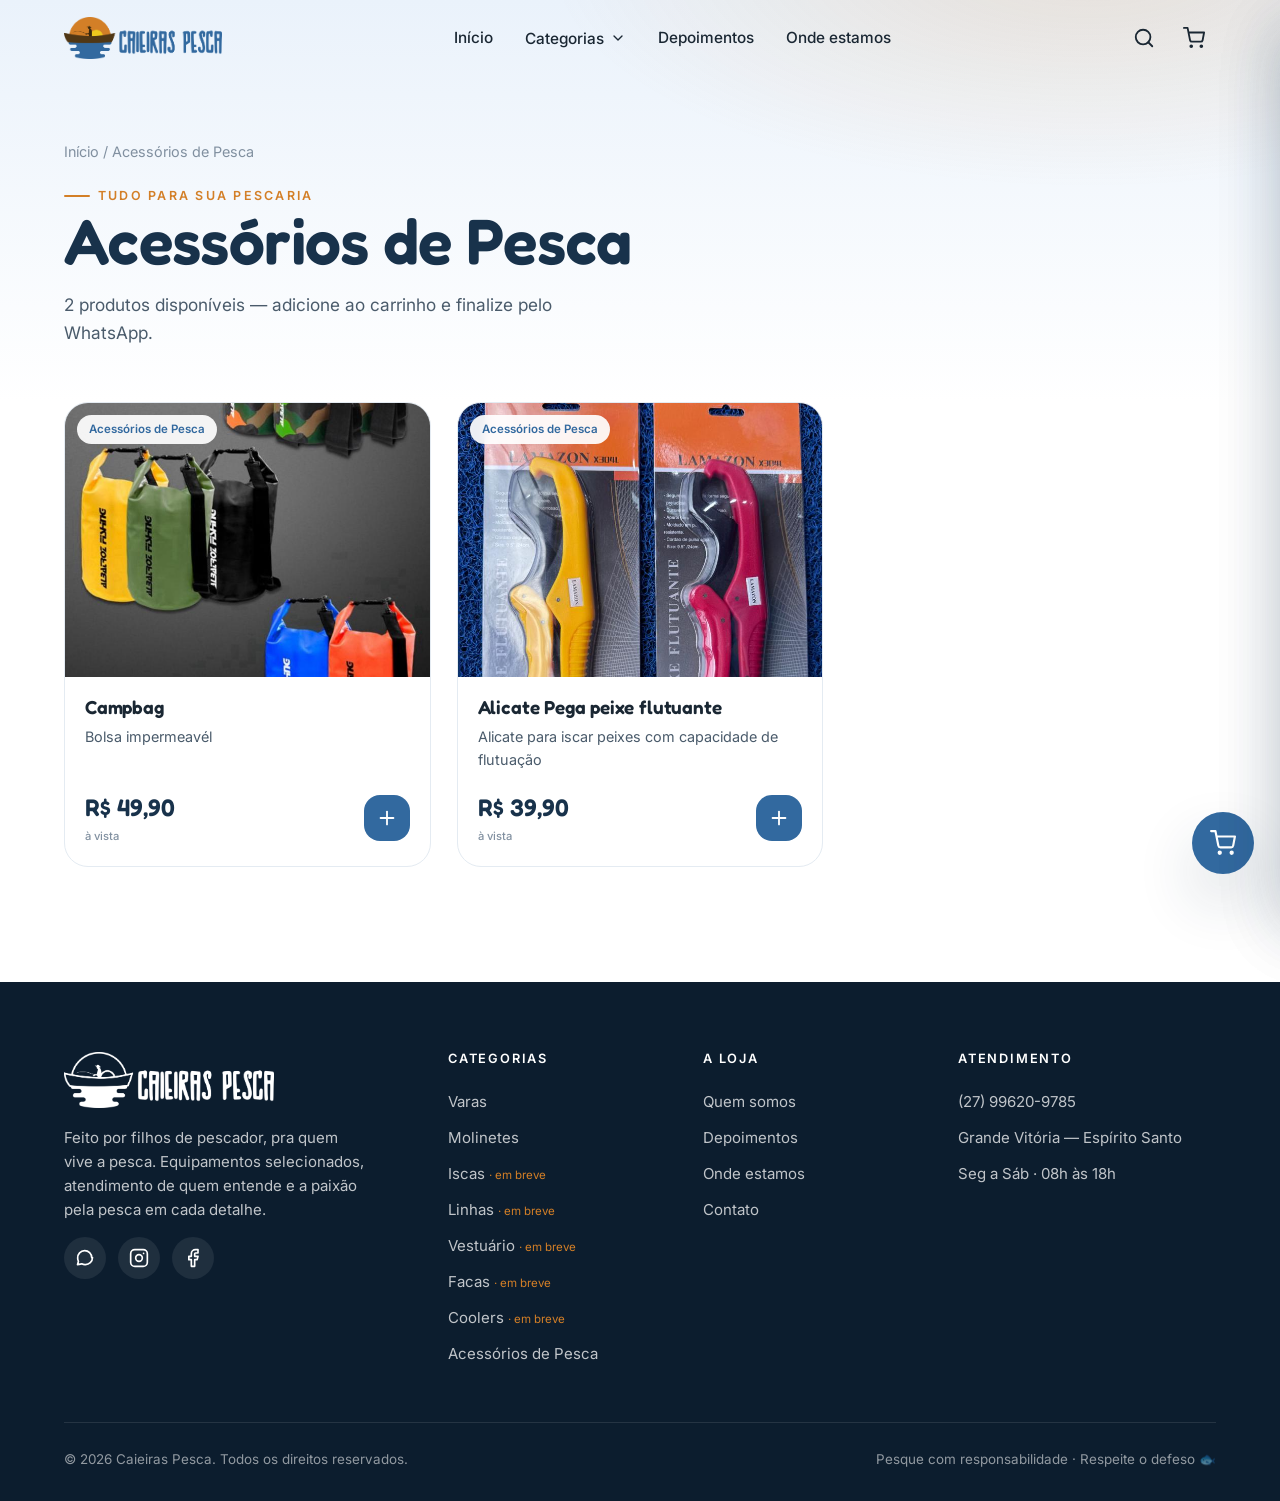
==== acessorios-de-pesca.html @ 4002626d "feat: site-catálogo Caieiras Pesca (hero animado, carrinho + checkout WhatsApp) - Site estático (HTM" ====
<!DOCTYPE html>
<html lang="pt-BR">
<head>
  <meta charset="UTF-8">
  <meta name="viewport" content="width=device-width, initial-scale=1.0">
  <title>Acessórios de Pesca · Caieiras Pesca</title>
  <meta name="description" content="Acessórios de Pesca na Caieiras Pesca. Adicione ao carrinho e finalize seu pedido pelo WhatsApp.">
  <meta name="theme-color" content="#32699f">
  <link rel="icon" href="assets/logo/isotipo.png">
  <link rel="preconnect" href="https://fonts.googleapis.com">
  <link rel="preconnect" href="https://fonts.gstatic.com" crossorigin>
  <link href="https://fonts.googleapis.com/css2?family=Fredoka:wght@400;500;600;700&family=Inter:wght@400;500;600;700&display=swap" rel="stylesheet">
  <link rel="stylesheet" href="css/styles.css">
</head>
<body data-page="categoria" data-categoria="acessorios-de-pesca">
  <section class="cat-hero">
    <div class="container" id="cat-hero-head"></div>
  </section>
  <section class="section" style="padding-top:0">
    <div class="container" id="category-content"></div>
  </section>
  <script src="js/icons.js"></script>
  <script src="js/data.js"></script>
  <script src="js/cart.js"></script>
  <script src="js/ui.js"></script>
</body>
</html>
---- css/styles.css ----
/* =================================================================
   Caieiras Pesca — Design System
   "Aço, água e pôr do sol" — moderno, fluido, acolhedor, corporativo.
   Sem glow/neon em botões e componentes (sombras realistas e suaves).
   ================================================================= */

:root {
  /* Marca */
  --blue: #32699f;
  --blue-strong: #245380;
  --blue-deep: #18324b;
  --blue-night: #0c1d2e;
  --blue-soft: #cbdef2;
  --blue-mist: #eaf2fb;
  --brown: #503715;
  --orange: #d37f27;
  --orange-soft: #e7a85f;
  --yellow: #eec81d;

  /* Neutros quentes */
  --ink: #1a2733;
  --ink-soft: #4a5b6b;
  --ink-faint: #8190a0;
  --line: #e4ebf2;
  --line-strong: #d2dde8;
  --paper: #ffffff;
  --paper-2: #f6f9fc;
  --paper-3: #eef4fa;

  /* Tipografia */
  --font-display: "Fredoka", "Trebuchet MS", system-ui, sans-serif;
  --font-body: "Inter", system-ui, -apple-system, "Segoe UI", sans-serif;

  /* Raio e sombras (suaves, sem glow) */
  --r-sm: 10px;
  --r-md: 16px;
  --r-lg: 24px;
  --r-xl: 32px;
  --r-pill: 999px;
  --shadow-sm: 0 2px 8px rgba(24, 50, 75, 0.06);
  --shadow-md: 0 14px 34px rgba(24, 50, 75, 0.10);
  --shadow-lg: 0 28px 60px rgba(24, 50, 75, 0.16);

  /* Layout */
  --container: 1200px;
  --header-h: 76px;
  --ease: cubic-bezier(0.22, 1, 0.36, 1);
}

/* ---------- Reset ---------- */
*,
*::before,
*::after { box-sizing: border-box; }

html { scroll-behavior: smooth; -webkit-text-size-adjust: 100%; }

body {
  margin: 0;
  font-family: var(--font-body);
  color: var(--ink);
  background: var(--paper);
  line-height: 1.6;
  font-size: 16px;
  overflow-x: hidden;
}

img { max-width: 100%; display: block; }
a { color: inherit; text-decoration: none; }
button { font-family: inherit; cursor: pointer; border: none; background: none; }
ul { list-style: none; margin: 0; padding: 0; }

:focus-visible {
  outline: 3px solid var(--orange);
  outline-offset: 2px;
  border-radius: 4px;
}

h1, h2, h3, h4 {
  font-family: var(--font-display);
  font-weight: 600;
  line-height: 1.08;
  letter-spacing: -0.01em;
  margin: 0;
  color: var(--blue-deep);
}

::selection { background: var(--yellow); color: var(--brown); }

/* ---------- Utilitários ---------- */
.container {
  width: 100%;
  max-width: var(--container);
  margin-inline: auto;
  padding-inline: 24px;
}

.section { padding: clamp(64px, 9vw, 130px) 0; position: relative; }

.eyebrow {
  display: inline-flex;
  align-items: center;
  gap: 8px;
  font-family: var(--font-body);
  font-weight: 600;
  font-size: 0.78rem;
  letter-spacing: 0.18em;
  text-transform: uppercase;
  color: var(--orange);
}
.eyebrow::before {
  content: "";
  width: 26px;
  height: 2px;
  background: var(--orange);
  border-radius: 2px;
}

.section-head { max-width: 640px; margin-bottom: clamp(36px, 5vw, 60px); }
.section-head h2 { font-size: clamp(2rem, 4.6vw, 3.2rem); margin: 14px 0 0; }
.section-head p { color: var(--ink-soft); font-size: 1.08rem; margin: 16px 0 0; }

.text-muted { color: var(--ink-soft); }

/* ---------- Botões ---------- */
.btn {
  display: inline-flex;
  align-items: center;
  justify-content: center;
  gap: 10px;
  font-family: var(--font-body);
  font-weight: 600;
  font-size: 0.98rem;
  padding: 13px 26px;
  border-radius: var(--r-pill);
  transition: transform 0.25s var(--ease), background 0.25s var(--ease),
    color 0.25s var(--ease), border-color 0.25s var(--ease), box-shadow 0.25s var(--ease);
  white-space: nowrap;
  border: 1.5px solid transparent;
}
.btn:active { transform: translateY(1px) scale(0.99); }

.btn-primary { background: var(--blue); color: #fff; box-shadow: var(--shadow-sm); }
.btn-primary:hover { background: var(--blue-strong); transform: translateY(-2px); box-shadow: var(--shadow-md); }

.btn-accent { background: var(--orange); color: #fff; box-shadow: var(--shadow-sm); }
.btn-accent:hover { background: #c06f1d; transform: translateY(-2px); box-shadow: var(--shadow-md); }

.btn-whats { background: #25d366; color: #06351a; }
.btn-whats:hover { background: #1fb957; transform: translateY(-2px); box-shadow: var(--shadow-md); }

.btn-outline { background: transparent; color: var(--blue-deep); border-color: var(--line-strong); }
.btn-outline:hover { border-color: var(--blue); color: var(--blue); background: var(--blue-mist); }

.btn-ghost { background: transparent; color: var(--blue-deep); padding: 10px 16px; }
.btn-ghost:hover { background: var(--paper-3); }

.btn-block { width: 100%; }
.btn svg { width: 18px; height: 18px; flex-shrink: 0; }

/* ---------- Cabeçalho ---------- */
.site-header {
  position: fixed;
  inset: 0 0 auto 0;
  height: var(--header-h);
  z-index: 80;
  display: flex;
  align-items: center;
  transition: background 0.3s var(--ease), box-shadow 0.3s var(--ease),
    backdrop-filter 0.3s var(--ease);
}
.site-header.is-scrolled {
  background: rgba(255, 255, 255, 0.88);
  backdrop-filter: blur(14px);
  box-shadow: 0 1px 0 var(--line), var(--shadow-sm);
}
.header-inner {
  width: 100%;
  max-width: var(--container);
  margin-inline: auto;
  padding-inline: 24px;
  display: flex;
  align-items: center;
  justify-content: space-between;
  gap: 20px;
}
.brand { display: inline-flex; align-items: center; gap: 12px; }
.brand img { height: 42px; width: auto; transition: transform 0.3s var(--ease); }
.brand:hover img { transform: scale(1.04) rotate(-1deg); }

/* logo branca só quando hero está sob o header (topo) */
.brand .logo-light { display: none; }
.site-header:not(.is-scrolled).on-hero .brand .logo-dark { display: none; }
.site-header:not(.is-scrolled).on-hero .brand .logo-light { display: block; }

.nav { display: flex; align-items: center; gap: 4px; }
.nav-link {
  position: relative;
  font-weight: 500;
  font-size: 0.96rem;
  padding: 10px 14px;
  border-radius: var(--r-sm);
  color: var(--ink);
  transition: color 0.2s, background 0.2s;
}
.site-header:not(.is-scrolled).on-hero .nav-link,
.site-header:not(.is-scrolled).on-hero .header-actions .icon-btn { color: #fff; }
.nav-link:hover { color: var(--blue); background: var(--paper-3); }
.site-header:not(.is-scrolled).on-hero .nav-link:hover { background: rgba(255,255,255,0.14); color:#fff; }

/* Dropdown categorias */
.nav-item { position: relative; }
.nav-trigger { display: inline-flex; align-items: center; gap: 6px; }
.nav-trigger svg { width: 16px; height: 16px; transition: transform 0.25s var(--ease); }
.nav-item:hover .nav-trigger svg { transform: rotate(180deg); }
.dropdown {
  position: absolute;
  top: calc(100% + 10px);
  left: 50%;
  transform: translateX(-50%) translateY(10px);
  width: 540px;
  background: var(--paper);
  border: 1px solid var(--line);
  border-radius: var(--r-lg);
  box-shadow: var(--shadow-lg);
  padding: 16px;
  display: grid;
  grid-template-columns: 1fr 1fr;
  gap: 6px;
  opacity: 0;
  visibility: hidden;
  transition: opacity 0.25s var(--ease), transform 0.25s var(--ease), visibility 0.25s;
}
.nav-item:hover .dropdown,
.nav-item:focus-within .dropdown {
  opacity: 1;
  visibility: visible;
  transform: translateX(-50%) translateY(0);
}
.dropdown a {
  display: flex;
  align-items: center;
  gap: 14px;
  padding: 12px 14px;
  border-radius: var(--r-md);
  transition: background 0.2s;
}
.dropdown a:hover { background: var(--paper-3); }
.dd-icon {
  width: 42px; height: 42px; flex-shrink: 0;
  display: grid; place-items: center;
  border-radius: 12px;
  background: var(--blue-mist);
  color: var(--blue);
}
.dd-icon svg { width: 22px; height: 22px; }
.dd-text strong { display: block; font-size: 0.95rem; color: var(--ink); font-weight: 600; }
.dd-text span { font-size: 0.82rem; color: var(--ink-faint); }
.dd-text .soon { color: var(--orange); font-weight: 600; }

.header-actions { display: flex; align-items: center; gap: 6px; }
.icon-btn {
  position: relative;
  width: 44px; height: 44px;
  display: grid; place-items: center;
  border-radius: var(--r-pill);
  color: var(--ink);
  transition: background 0.2s, color 0.2s, transform 0.2s;
}
.icon-btn:hover { background: var(--paper-3); color: var(--blue); }
.site-header:not(.is-scrolled).on-hero .icon-btn:hover { background: rgba(255,255,255,0.16); }
.icon-btn svg { width: 22px; height: 22px; }
.cart-count {
  position: absolute;
  top: 4px; right: 2px;
  min-width: 19px; height: 19px;
  padding: 0 5px;
  border-radius: var(--r-pill);
  background: var(--orange);
  color: #fff;
  font-size: 0.7rem;
  font-weight: 700;
  display: grid; place-items: center;
  transform: scale(0);
  transition: transform 0.3s var(--ease);
  font-family: var(--font-body);
}
.cart-count.show { transform: scale(1); }

.hamburger { display: none; }

/* ---------- Menu mobile (sheet) ---------- */
.mobile-sheet {
  position: fixed;
  inset: 0 0 0 auto;
  width: min(86vw, 360px);
  background: var(--paper);
  z-index: 95;
  transform: translateX(100%);
  transition: transform 0.4s var(--ease);
  display: flex;
  flex-direction: column;
  padding: 22px;
  overflow-y: auto;
  box-shadow: var(--shadow-lg);
}
.mobile-sheet.open { transform: translateX(0); }
.mobile-sheet .sheet-top { display: flex; align-items: center; justify-content: space-between; margin-bottom: 24px; }
.mobile-sheet .sheet-top img { height: 38px; }
.mobile-nav a {
  display: flex; align-items: center; justify-content: space-between;
  padding: 15px 12px;
  border-radius: var(--r-md);
  font-family: var(--font-display);
  font-size: 1.15rem;
  font-weight: 500;
  border-bottom: 1px solid var(--line);
  color: var(--blue-deep);
}
.mobile-nav a:hover { background: var(--paper-3); }
.mobile-nav a .soon { font-family: var(--font-body); font-size: 0.72rem; color: var(--orange); font-weight: 600; }

.scrim {
  position: fixed; inset: 0;
  background: rgba(12, 29, 46, 0.55);
  backdrop-filter: blur(2px);
  z-index: 90;
  opacity: 0; visibility: hidden;
  transition: opacity 0.35s var(--ease), visibility 0.35s;
}
.scrim.show { opacity: 1; visibility: visible; }

/* ---------- HERO ---------- */
.hero {
  position: relative;
  min-height: 100svh;
  display: flex;
  align-items: center;
  overflow: hidden;
  background: var(--blue-night);
}
.hero-canvas { position: absolute; inset: 0; width: 100%; height: 100%; z-index: 1; }
.hero-fade {
  position: absolute; left: 0; right: 0; bottom: 0; height: 28%;
  background: linear-gradient(to bottom, transparent, var(--paper));
  z-index: 2; pointer-events: none;
}
.hero-inner {
  position: relative;
  z-index: 3;
  width: 100%;
  max-width: var(--container);
  margin-inline: auto;
  padding: calc(var(--header-h) + 40px) 24px 120px;
}
.hero-content { max-width: 760px; }
.hero-badge {
  display: inline-flex; align-items: center; gap: 9px;
  padding: 9px 18px;
  border-radius: var(--r-pill);
  background: rgba(255, 255, 255, 0.12);
  border: 1px solid rgba(255, 255, 255, 0.22);
  color: #fff;
  font-size: 0.8rem;
  font-weight: 600;
  letter-spacing: 0.04em;
  backdrop-filter: blur(6px);
}
.hero-badge svg { width: 16px; height: 16px; color: var(--yellow); }
.hero h1 {
  color: #fff;
  font-size: clamp(2.6rem, 7vw, 5.4rem);
  margin: 26px 0 0;
  text-shadow: 0 2px 30px rgba(0, 0, 0, 0.25);
}
.hero h1 .accent { color: var(--yellow); }
.hero p {
  color: rgba(255, 255, 255, 0.86);
  font-size: clamp(1.05rem, 2vw, 1.35rem);
  max-width: 600px;
  margin: 24px 0 0;
  text-shadow: 0 1px 16px rgba(0, 0, 0, 0.3);
}
.hero-cta { display: flex; flex-wrap: wrap; gap: 14px; margin-top: 38px; }
.hero-stats {
  display: flex; flex-wrap: wrap; gap: 36px;
  margin-top: 54px;
  padding-top: 30px;
  border-top: 1px solid rgba(255, 255, 255, 0.18);
  max-width: 560px;
}
.hero-stats .stat strong {
  display: block;
  font-family: var(--font-display);
  font-size: 2.1rem;
  color: #fff;
  line-height: 1;
}
.hero-stats .stat span { font-size: 0.82rem; color: rgba(255, 255, 255, 0.7); letter-spacing: 0.08em; text-transform: uppercase; }
.scroll-hint {
  position: absolute; bottom: 26px; left: 50%; transform: translateX(-50%);
  z-index: 3; color: rgba(255,255,255,0.7); font-size: 0.78rem;
  display: flex; flex-direction: column; align-items: center; gap: 8px;
  letter-spacing: 0.18em; text-transform: uppercase;
}
.scroll-hint .mouse {
  width: 24px; height: 38px; border: 2px solid rgba(255,255,255,0.6); border-radius: 14px;
  position: relative;
}
.scroll-hint .mouse::after {
  content: ""; position: absolute; top: 7px; left: 50%; width: 4px; height: 7px;
  background: #fff; border-radius: 3px; transform: translateX(-50%);
  animation: scrollwheel 1.8s var(--ease) infinite;
}
@keyframes scrollwheel { 0% { opacity: 0; transform: translate(-50%, 0); } 40% { opacity: 1; } 80% { opacity: 0; transform: translate(-50%, 12px); } 100% { opacity: 0; } }

/* ---------- Banda de categoria + carrossel ---------- */
.cat-block { margin-bottom: clamp(48px, 7vw, 92px); }
.cat-block:last-child { margin-bottom: 0; }
.cat-head {
  display: flex; align-items: flex-end; justify-content: space-between;
  gap: 20px; margin-bottom: 26px;
}
.cat-head h3 { font-size: clamp(1.6rem, 3.4vw, 2.4rem); display: flex; align-items: center; gap: 14px; }
.cat-head h3 .chip {
  font-family: var(--font-body); font-size: 0.74rem; font-weight: 600;
  background: var(--blue-mist); color: var(--blue);
  padding: 5px 11px; border-radius: var(--r-pill);
}
.cat-head .cat-link { color: var(--blue); font-weight: 600; font-size: 0.95rem; display: inline-flex; align-items: center; gap: 6px; }
.cat-head .cat-link svg { width: 16px; height: 16px; transition: transform 0.25s var(--ease); }
.cat-head .cat-link:hover svg { transform: translateX(4px); }

.carousel { position: relative; }
.carousel-track {
  display: flex; gap: 22px;
  overflow-x: auto;
  scroll-snap-type: x mandatory;
  padding: 6px 4px 22px;
  scrollbar-width: none;
  scroll-behavior: smooth;
}
.carousel-track::-webkit-scrollbar { display: none; }
.carousel-track > * { scroll-snap-align: start; }
.carousel-btn {
  position: absolute; top: 42%; transform: translateY(-50%);
  width: 46px; height: 46px; border-radius: var(--r-pill);
  background: var(--paper); border: 1px solid var(--line);
  box-shadow: var(--shadow-md);
  display: grid; place-items: center; color: var(--blue-deep);
  z-index: 5; transition: opacity 0.25s, transform 0.25s var(--ease), background 0.2s;
}
.carousel-btn:hover { background: var(--blue); color: #fff; }
.carousel-btn svg { width: 22px; height: 22px; }
.carousel-btn.prev { left: -10px; }
.carousel-btn.next { right: -10px; }
.carousel-btn[disabled] { opacity: 0; pointer-events: none; }

/* ---------- Card de produto ---------- */
.product-card {
  flex: 0 0 300px;
  max-width: 300px;
  background: var(--paper);
  border: 1px solid var(--line);
  border-radius: var(--r-lg);
  overflow: hidden;
  display: flex; flex-direction: column;
  transition: transform 0.35s var(--ease), box-shadow 0.35s var(--ease), border-color 0.35s var(--ease);
}
.product-card:hover { transform: translateY(-8px); box-shadow: var(--shadow-lg); border-color: var(--blue-soft); }
.pc-media { position: relative; aspect-ratio: 4 / 3; background: var(--paper-3); overflow: hidden; }
.pc-media img {
  position: absolute; inset: 0; width: 100%; height: 100%;
  object-fit: cover; opacity: 0; transition: opacity 0.5s var(--ease), transform 0.6s var(--ease);
}
.pc-media img.active { opacity: 1; }
.product-card:hover .pc-media img.active { transform: scale(1.06); }
.pc-cat {
  position: absolute; top: 12px; left: 12px; z-index: 2;
  background: rgba(255, 255, 255, 0.92);
  color: var(--blue); font-size: 0.72rem; font-weight: 600;
  padding: 5px 12px; border-radius: var(--r-pill);
  backdrop-filter: blur(4px);
}
.pc-dots { position: absolute; bottom: 12px; left: 50%; transform: translateX(-50%); display: flex; gap: 6px; z-index: 2; }
.pc-dots button { width: 7px; height: 7px; border-radius: 50%; background: rgba(255,255,255,0.55); transition: all 0.2s; }
.pc-dots button.active { background: #fff; width: 20px; border-radius: 5px; }
.pc-imgnav {
  position: absolute; top: 50%; transform: translateY(-50%); z-index: 2;
  width: 32px; height: 32px; border-radius: 50%; background: rgba(255,255,255,0.85);
  display: grid; place-items: center; color: var(--blue-deep); opacity: 0; transition: opacity 0.2s;
}
.pc-media:hover .pc-imgnav { opacity: 1; }
.pc-imgnav svg { width: 18px; height: 18px; }
.pc-imgnav.prev { left: 10px; } .pc-imgnav.next { right: 10px; }

.pc-body { padding: 20px; display: flex; flex-direction: column; flex: 1; gap: 8px; }
.pc-body h4 { font-size: 1.18rem; color: var(--ink); }
.pc-body p { color: var(--ink-soft); font-size: 0.9rem; margin: 0; flex: 1; display: -webkit-box; -webkit-line-clamp: 2; -webkit-box-orient: vertical; overflow: hidden; }
.pc-foot { display: flex; align-items: center; justify-content: space-between; gap: 12px; margin-top: 10px; }
.pc-price { font-family: var(--font-display); font-size: 1.5rem; font-weight: 600; color: var(--blue-deep); }
.pc-price small { display: block; font-family: var(--font-body); font-size: 0.7rem; font-weight: 500; color: var(--ink-faint); }
.pc-add {
  width: 46px; height: 46px; border-radius: var(--r-md);
  background: var(--blue); color: #fff;
  display: grid; place-items: center; flex-shrink: 0;
  transition: background 0.2s, transform 0.2s var(--ease);
}
.pc-add:hover { background: var(--orange); transform: scale(1.06); }
.pc-add.added { background: #25a85a; }
.pc-add svg { width: 22px; height: 22px; }

/* ---------- Grid (página de categoria) ---------- */
.product-grid {
  display: grid;
  grid-template-columns: repeat(auto-fill, minmax(270px, 1fr));
  gap: 26px;
}
.product-grid .product-card { flex: initial; max-width: none; }

/* ---------- Estado "Em breve" ---------- */
.empty-state {
  text-align: center;
  padding: clamp(48px, 9vw, 110px) 24px;
  background: var(--paper-2);
  border: 1px dashed var(--line-strong);
  border-radius: var(--r-xl);
}
.empty-state .es-icon {
  width: 84px; height: 84px; margin: 0 auto 22px;
  border-radius: 50%; background: var(--blue-mist); color: var(--blue);
  display: grid; place-items: center;
}
.empty-state .es-icon svg { width: 40px; height: 40px; }
.empty-state h3 { font-size: 1.8rem; }
.empty-state p { color: var(--ink-soft); max-width: 460px; margin: 14px auto 26px; }

/* ---------- Página de categoria (cabeçalho) ---------- */
.cat-hero {
  padding: calc(var(--header-h) + 64px) 0 56px;
  background:
    radial-gradient(900px 380px at 85% -10%, rgba(211,127,39,0.16), transparent 60%),
    linear-gradient(180deg, var(--blue-mist), var(--paper));
}
.cat-hero .crumbs { font-size: 0.9rem; color: var(--ink-faint); margin-bottom: 16px; }
.cat-hero .crumbs a:hover { color: var(--blue); }
.cat-hero h1 { font-size: clamp(2.4rem, 6vw, 4rem); }
.cat-hero p { color: var(--ink-soft); max-width: 580px; margin: 16px 0 0; font-size: 1.08rem; }

/* ---------- Carrinho (botão flutuante) ---------- */
.cart-fab {
  position: fixed; right: 26px; bottom: 26px; z-index: 70;
  width: 62px; height: 62px; border-radius: var(--r-pill);
  background: var(--blue); color: #fff;
  display: grid; place-items: center;
  box-shadow: var(--shadow-lg);
  transition: transform 0.3s var(--ease), background 0.25s;
}
.cart-fab:hover { background: var(--blue-strong); transform: translateY(-3px) scale(1.04); }
.cart-fab svg { width: 26px; height: 26px; }
.cart-fab .cart-count { top: 2px; right: 0; }
.cart-fab.bump { animation: bump 0.4s var(--ease); }
@keyframes bump { 0%,100% { transform: scale(1);} 30% { transform: scale(1.18);} 60% { transform: scale(0.95);} }

/* ---------- Drawer do carrinho ---------- */
.cart-drawer {
  position: fixed; inset: 0 0 0 auto; z-index: 96;
  width: min(92vw, 420px);
  background: var(--paper);
  transform: translateX(100%);
  transition: transform 0.42s var(--ease);
  display: flex; flex-direction: column;
  box-shadow: var(--shadow-lg);
}
.cart-drawer.open { transform: translateX(0); }
.cart-top {
  display: flex; align-items: center; justify-content: space-between;
  padding: 22px 24px; border-bottom: 1px solid var(--line);
}
.cart-top h3 { font-size: 1.4rem; display: flex; align-items: center; gap: 10px; }
.cart-top .badge { font-family: var(--font-body); font-size: 0.78rem; background: var(--blue-mist); color: var(--blue); padding: 3px 10px; border-radius: var(--r-pill); font-weight: 600; }
.cart-items { flex: 1; overflow-y: auto; padding: 18px 24px; display: flex; flex-direction: column; gap: 16px; }
.cart-item { display: flex; gap: 14px; }
.cart-item img { width: 76px; height: 76px; border-radius: var(--r-md); object-fit: cover; background: var(--paper-3); flex-shrink: 0; }
.ci-info { flex: 1; min-width: 0; }
.ci-info h4 { font-family: var(--font-body); font-size: 0.96rem; font-weight: 600; color: var(--ink); margin: 0 0 2px; }
.ci-info .ci-unit { font-size: 0.82rem; color: var(--ink-faint); }
.ci-bottom { display: flex; align-items: center; justify-content: space-between; margin-top: 10px; }
.qty { display: inline-flex; align-items: center; border: 1px solid var(--line-strong); border-radius: var(--r-pill); overflow: hidden; }
.qty button { width: 30px; height: 30px; display: grid; place-items: center; color: var(--blue-deep); transition: background 0.2s; }
.qty button:hover { background: var(--paper-3); }
.qty span { min-width: 30px; text-align: center; font-weight: 600; font-size: 0.92rem; }
.ci-line { font-family: var(--font-display); font-weight: 600; color: var(--blue-deep); }
.ci-remove { color: var(--ink-faint); font-size: 0.78rem; display: inline-flex; align-items: center; gap: 4px; margin-top: 6px; }
.ci-remove:hover { color: #d2483f; }
.ci-remove svg { width: 14px; height: 14px; }

.cart-empty { flex: 1; display: flex; flex-direction: column; align-items: center; justify-content: center; text-align: center; padding: 40px; color: var(--ink-faint); gap: 14px; }
.cart-empty svg { width: 64px; height: 64px; color: var(--line-strong); }

.cart-foot { padding: 20px 24px calc(20px + env(safe-area-inset-bottom)); border-top: 1px solid var(--line); background: var(--paper-2); }
.cart-foot .row { display: flex; align-items: center; justify-content: space-between; margin-bottom: 6px; }
.cart-foot .row.total { margin: 10px 0 18px; }
.cart-foot .row.total span { color: var(--ink-soft); }
.cart-foot .row.total strong { font-family: var(--font-display); font-size: 1.7rem; color: var(--blue-deep); }
.cart-foot .cart-actions { display: flex; flex-direction: column; gap: 10px; }

/* ---------- Modal (nome / checkout) ---------- */
.modal-wrap {
  position: fixed; inset: 0; z-index: 100;
  display: grid; place-items: center;
  padding: 24px;
  opacity: 0; visibility: hidden;
  transition: opacity 0.3s var(--ease), visibility 0.3s;
}
.modal-wrap.open { opacity: 1; visibility: visible; }
.modal-wrap .modal-bg { position: absolute; inset: 0; background: rgba(12, 29, 46, 0.6); backdrop-filter: blur(4px); }
.modal {
  position: relative; z-index: 1;
  width: 100%; max-width: 440px;
  background: var(--paper);
  border-radius: var(--r-xl);
  padding: 34px;
  box-shadow: var(--shadow-lg);
  transform: scale(0.94) translateY(10px);
  transition: transform 0.35s var(--ease);
}
.modal-wrap.open .modal { transform: scale(1) translateY(0); }
.modal .modal-icon { width: 60px; height: 60px; border-radius: 50%; background: var(--blue-mist); color: var(--blue); display: grid; place-items: center; margin-bottom: 18px; }
.modal .modal-icon svg { width: 30px; height: 30px; }
.modal h3 { font-size: 1.6rem; }
.modal p { color: var(--ink-soft); margin: 10px 0 22px; font-size: 0.96rem; }
.modal label { display: block; font-weight: 600; font-size: 0.85rem; margin-bottom: 8px; color: var(--ink); }
.modal input {
  width: 100%; padding: 14px 16px; font-size: 1rem; font-family: inherit;
  border: 1.5px solid var(--line-strong); border-radius: var(--r-md);
  transition: border-color 0.2s; color: var(--ink); background: var(--paper);
}
.modal input:focus { outline: none; border-color: var(--blue); }
.modal .field-error { color: #d2483f; font-size: 0.82rem; margin-top: 8px; min-height: 18px; }
.modal-summary { background: var(--paper-2); border-radius: var(--r-md); padding: 14px 16px; margin-bottom: 20px; font-size: 0.9rem; }
.modal-summary .ms-row { display: flex; justify-content: space-between; color: var(--ink-soft); }
.modal-summary .ms-row.t { margin-top: 6px; padding-top: 8px; border-top: 1px solid var(--line); color: var(--ink); font-weight: 600; }
.modal-actions { display: flex; gap: 10px; margin-top: 22px; }
.modal-close { position: absolute; top: 16px; right: 16px; width: 36px; height: 36px; border-radius: 50%; display: grid; place-items: center; color: var(--ink-faint); transition: background 0.2s; }
.modal-close:hover { background: var(--paper-3); color: var(--ink); }
.modal-close svg { width: 20px; height: 20px; }

/* ---------- Sobre / faixa de confiança ---------- */
.trust { background: var(--paper-2); border-block: 1px solid var(--line); }
.trust-grid { display: grid; grid-template-columns: repeat(4, 1fr); gap: 28px; }
.trust-item { display: flex; gap: 16px; align-items: flex-start; }
.trust-item .ti-icon { width: 50px; height: 50px; border-radius: 14px; background: var(--paper); border: 1px solid var(--line); display: grid; place-items: center; color: var(--blue); flex-shrink: 0; box-shadow: var(--shadow-sm); }
.trust-item .ti-icon svg { width: 24px; height: 24px; }
.trust-item h4 { font-family: var(--font-body); font-size: 1rem; font-weight: 700; color: var(--ink); margin: 2px 0 4px; }
.trust-item p { font-size: 0.88rem; color: var(--ink-soft); margin: 0; }

/* ---------- Depoimentos ---------- */
.testimonials { background: linear-gradient(180deg, var(--paper), var(--blue-mist)); }
.testi-grid { display: grid; grid-template-columns: repeat(3, 1fr); gap: 24px; }
.testi-card {
  background: var(--paper); border: 1px solid var(--line);
  border-radius: var(--r-lg); padding: 30px;
  box-shadow: var(--shadow-sm);
  display: flex; flex-direction: column; gap: 18px;
  transition: transform 0.3s var(--ease), box-shadow 0.3s var(--ease);
}
.testi-card:hover { transform: translateY(-6px); box-shadow: var(--shadow-md); }
.testi-stars { display: flex; gap: 3px; color: var(--yellow); }
.testi-stars svg { width: 18px; height: 18px; }
.testi-card blockquote { margin: 0; font-size: 1.04rem; color: var(--ink); line-height: 1.65; }
.testi-author { display: flex; align-items: center; gap: 12px; margin-top: auto; }
.testi-author .ta-ava { width: 46px; height: 46px; border-radius: 50%; background: var(--blue); color: #fff; display: grid; place-items: center; font-family: var(--font-display); font-weight: 600; }
.testi-author strong { display: block; font-size: 0.96rem; color: var(--ink); }
.testi-author span { font-size: 0.82rem; color: var(--ink-faint); }

/* ---------- Mapa ---------- */
.map-section { position: relative; }
.map-wrap { display: grid; grid-template-columns: 360px 1fr; gap: 0; border-radius: var(--r-xl); overflow: hidden; box-shadow: var(--shadow-md); border: 1px solid var(--line); }
.map-info { background: var(--blue-deep); color: #fff; padding: 44px 38px; display: flex; flex-direction: column; gap: 22px; }
.map-info h3 { color: #fff; font-size: 1.9rem; }
.map-info .mi-row { display: flex; gap: 14px; align-items: flex-start; }
.map-info .mi-row svg { width: 22px; height: 22px; color: var(--yellow); flex-shrink: 0; margin-top: 2px; }
.map-info .mi-row strong { display: block; font-size: 0.95rem; }
.map-info .mi-row span { color: rgba(255,255,255,0.72); font-size: 0.9rem; }
.map-info .btn { margin-top: 6px; align-self: flex-start; }
#map { min-height: 440px; width: 100%; background: var(--paper-3); }
.leaflet-container { font-family: var(--font-body); }

/* ---------- Rodapé ---------- */
.site-footer { background: var(--blue-night); color: rgba(255, 255, 255, 0.74); padding: 70px 0 30px; }
.footer-grid { display: grid; grid-template-columns: 1.6fr 1fr 1fr 1.2fr; gap: 40px; padding-bottom: 50px; border-bottom: 1px solid rgba(255,255,255,0.1); }
.footer-brand img { height: 56px; margin-bottom: 18px; }
.footer-brand p { font-size: 0.94rem; max-width: 300px; }
.footer-col h4 { color: #fff; font-family: var(--font-body); font-size: 0.8rem; letter-spacing: 0.14em; text-transform: uppercase; margin-bottom: 18px; }
.footer-col a { display: block; padding: 6px 0; font-size: 0.94rem; transition: color 0.2s, padding 0.2s; }
.footer-col a:hover { color: var(--yellow); padding-left: 5px; }
.footer-col a .soon { color: var(--orange); font-size: 0.72rem; }
.footer-social { display: flex; gap: 12px; margin-top: 6px; }
.footer-social a { width: 42px; height: 42px; border-radius: 50%; background: rgba(255,255,255,0.08); display: grid; place-items: center; color: #fff; transition: background 0.25s, transform 0.25s; }
.footer-social a:hover { background: var(--orange); transform: translateY(-3px); }
.footer-social svg { width: 20px; height: 20px; }
.footer-bottom { display: flex; align-items: center; justify-content: space-between; flex-wrap: wrap; gap: 12px; padding-top: 26px; font-size: 0.84rem; color: rgba(255,255,255,0.55); }

/* ---------- Reveal ---------- */
.reveal { opacity: 0; transform: translateY(28px); transition: opacity 0.7s var(--ease), transform 0.7s var(--ease); }
.reveal.in { opacity: 1; transform: none; }
.reveal[data-delay="1"] { transition-delay: 0.08s; }
.reveal[data-delay="2"] { transition-delay: 0.16s; }
.reveal[data-delay="3"] { transition-delay: 0.24s; }

/* ---------- Toast ---------- */
.toast {
  position: fixed; bottom: 100px; left: 50%; transform: translateX(-50%) translateY(20px);
  background: var(--blue-deep); color: #fff; padding: 13px 22px; border-radius: var(--r-pill);
  font-size: 0.92rem; font-weight: 500; box-shadow: var(--shadow-lg); z-index: 110;
  opacity: 0; visibility: hidden; transition: opacity 0.3s var(--ease), transform 0.3s var(--ease), visibility 0.3s;
  display: flex; align-items: center; gap: 10px;
}
.toast svg { width: 18px; height: 18px; color: #4ade80; }
.toast.show { opacity: 1; visibility: visible; transform: translateX(-50%) translateY(0); }

/* ---------- Responsivo ---------- */
@media (max-width: 1024px) {
  .footer-grid { grid-template-columns: 1fr 1fr; gap: 36px; }
  .trust-grid { grid-template-columns: 1fr 1fr; }
  .testi-grid { grid-template-columns: 1fr; }
  .map-wrap { grid-template-columns: 1fr; }
}
@media (max-width: 860px) {
  .nav, .header-actions .desktop-only { display: none; }
  .hamburger { display: grid; }
  .header-actions { gap: 2px; }
}
@media (max-width: 600px) {
  .container { padding-inline: 18px; }
  .footer-grid { grid-template-columns: 1fr; gap: 30px; }
  .hero-stats { gap: 24px; }
  .hero-stats .stat strong { font-size: 1.7rem; }
  .map-info { padding: 32px 26px; }
  .cart-fab { right: 18px; bottom: 18px; }
}

@media (prefers-reduced-motion: reduce) {
  html { scroll-behavior: auto; }
  *, *::before, *::after { animation-duration: 0.001ms !important; animation-iteration-count: 1 !important; transition-duration: 0.001ms !important; }
  .reveal { opacity: 1; transform: none; }
}
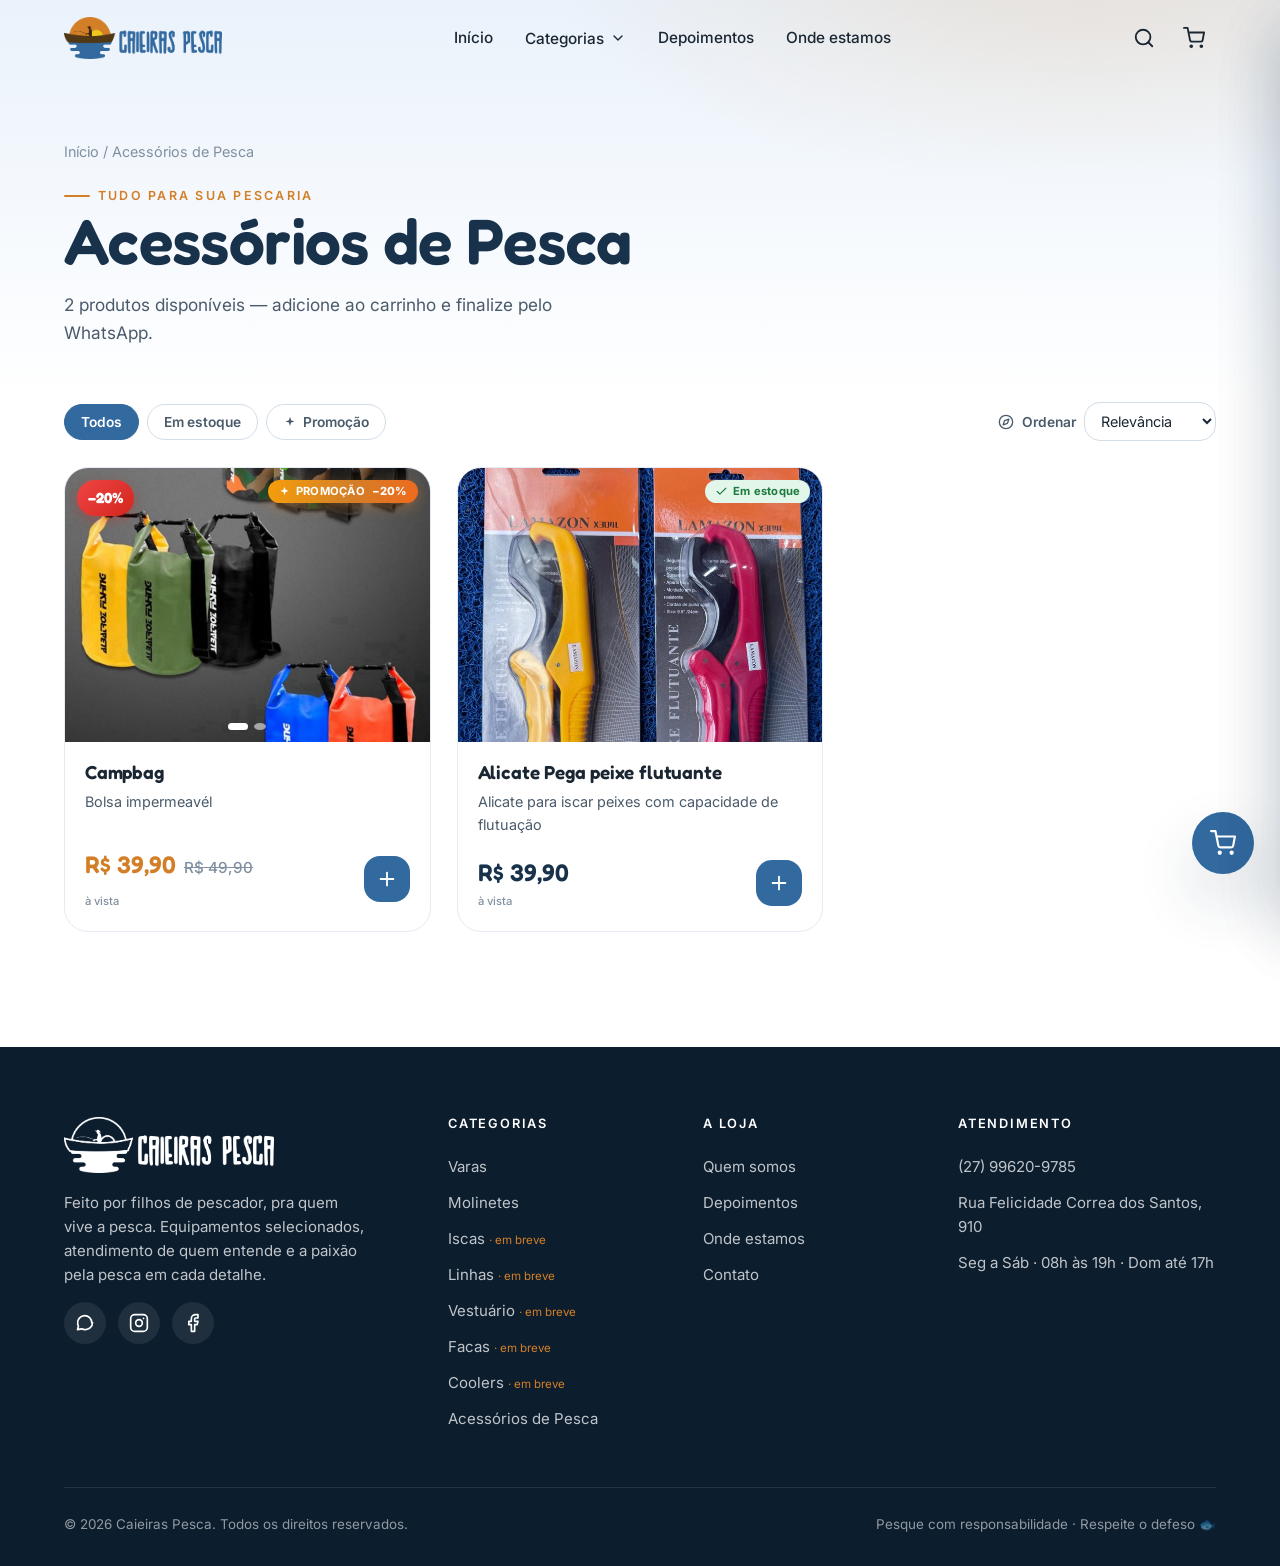
==== commit 4d881e3d: "feat: cache-bust + relacionados, skeleton, selo %, ordenar/filtrar, obs/limpar carrinho - Cache-bust" ====
--- a/acessorios-de-pesca.html
+++ b/acessorios-de-pesca.html
@@ -10,7 +10,7 @@
   <link rel="preconnect" href="https://fonts.googleapis.com">
   <link rel="preconnect" href="https://fonts.gstatic.com" crossorigin>
   <link href="https://fonts.googleapis.com/css2?family=Fredoka:wght@400;500;600;700&family=Inter:wght@400;500;600;700&display=swap" rel="stylesheet">
-  <link rel="stylesheet" href="css/styles.css">
+  <link rel="stylesheet" href="css/styles.css?v=20260622">
 </head>
 <body data-page="categoria" data-categoria="acessorios-de-pesca">
   <section class="cat-hero">
@@ -19,9 +19,9 @@
   <section class="section" style="padding-top:0">
     <div class="container" id="category-content"></div>
   </section>
-  <script src="js/icons.js"></script>
-  <script src="js/data.js"></script>
-  <script src="js/cart.js"></script>
-  <script src="js/ui.js"></script>
+  <script src="js/icons.js?v=20260622"></script>
+  <script src="js/data.js?v=20260622"></script>
+  <script src="js/cart.js?v=20260622"></script>
+  <script src="js/ui.js?v=20260622"></script>
 </body>
 </html>
--- a/css/styles.css
+++ b/css/styles.css
@@ -457,8 +457,8 @@
 
 /* ---------- Card de produto ---------- */
 .product-card {
-  flex: 0 0 300px;
-  max-width: 300px;
+  flex: 0 0 min(300px, 84vw);
+  max-width: min(300px, 84vw);
   background: var(--paper);
   border: 1px solid var(--line);
   border-radius: var(--r-lg);
@@ -719,6 +719,207 @@
 .toast svg { width: 18px; height: 18px; color: #4ade80; }
 .toast.show { opacity: 1; visibility: visible; transform: translateX(-50%) translateY(0); }
 
+/* ---------- Tags (estoque / indisponível / promoção) ---------- */
+.tag {
+  display: inline-flex; align-items: center; gap: 5px;
+  font-family: var(--font-body); font-weight: 700; font-size: 0.7rem;
+  letter-spacing: 0.02em; line-height: 1; padding: 5px 10px;
+  border-radius: var(--r-pill); white-space: nowrap;
+}
+.tag svg { width: 13px; height: 13px; }
+.tag--estoque { background: #e2f6e9; color: #1c7a3f; }
+.tag--indispo { background: #e9edf0; color: #5a6b75; }
+.tag--promo {
+  position: relative; overflow: hidden; color: #fff;
+  background: linear-gradient(100deg, #f59e0b, #d37f27 55%, #ef6a1d);
+  box-shadow: 0 4px 14px rgba(211, 127, 39, 0.4);
+  animation: promoPulse 1.9s var(--ease) infinite;
+}
+.tag--promo b { font-weight: 800; margin-left: 2px; }
+.tag-shine {
+  position: absolute; inset: 0;
+  background: linear-gradient(110deg, transparent 32%, rgba(255,255,255,0.6) 50%, transparent 68%);
+  transform: translateX(-130%);
+  animation: promoShine 2.8s ease-in-out infinite;
+}
+@keyframes promoPulse { 0%,100% { transform: scale(1); } 50% { transform: scale(1.06); } }
+@keyframes promoShine { 0% { transform: translateX(-130%); } 55%,100% { transform: translateX(135%); } }
+
+.pc-tag { position: absolute; top: 12px; right: 12px; z-index: 3; }
+
+/* Card clicável + dica "Ver detalhes" */
+.product-card[data-open] { cursor: pointer; }
+.pc-hint {
+  position: absolute; top: 50%; left: 50%;
+  transform: translate(-50%, -50%) scale(0.92);
+  z-index: 2; display: inline-flex; align-items: center; gap: 6px;
+  background: rgba(24, 50, 75, 0.82); color: #fff;
+  font-size: 0.76rem; font-weight: 600; padding: 8px 14px;
+  border-radius: var(--r-pill); backdrop-filter: blur(3px);
+  opacity: 0; transition: opacity 0.25s var(--ease), transform 0.25s var(--ease);
+  pointer-events: none;
+}
+.pc-hint svg { width: 15px; height: 15px; }
+.product-card:hover .pc-hint { opacity: 1; transform: translate(-50%, -50%) scale(1); }
+
+/* Indisponível */
+.product-card.is-unavailable .pc-media img { filter: grayscale(0.85); opacity: 0.66; }
+.product-card.is-unavailable .pc-price { color: var(--ink-faint); }
+
+/* Preço com promoção (card) */
+.pc-price.has-promo { display: flex; align-items: baseline; gap: 8px; flex-wrap: wrap; }
+.pc-price .price-now { color: var(--orange); }
+.pc-price .price-old {
+  font-family: var(--font-body); font-size: 0.95rem; font-weight: 500;
+  color: var(--ink-faint); text-decoration: line-through;
+}
+.pc-price.has-promo small { flex-basis: 100%; }
+
+/* Bloco de Ofertas */
+.cat-block.ofertas {
+  padding: clamp(18px, 3vw, 26px);
+  border: 1px solid #f3dcbf;
+  background: linear-gradient(180deg, #fff8ef, #ffffff);
+  border-radius: var(--r-xl);
+}
+.cat-block.ofertas .cat-head h3 svg { width: 26px; height: 26px; color: var(--orange); }
+.chip.chip-promo { background: linear-gradient(100deg, #f59e0b, #ef6a1d); color: #fff; }
+
+/* ---------- Pop-up de produto ---------- */
+.product-modal .pm-card {
+  position: relative; z-index: 1; width: 100%; max-width: 920px;
+  max-height: 90vh; background: var(--paper);
+  border-radius: var(--r-xl); overflow: hidden;
+  display: grid; grid-template-columns: 1.05fr 1fr;
+  box-shadow: var(--shadow-lg);
+  transform: scale(0.96) translateY(10px); transition: transform 0.35s var(--ease);
+}
+.product-modal.open .pm-card { transform: none; }
+.product-modal .modal-close { background: rgba(255, 255, 255, 0.92); z-index: 4; box-shadow: var(--shadow-sm); }
+
+.pm-gallery { background: var(--paper-3); padding: 22px; display: flex; flex-direction: column; gap: 14px; }
+.pm-main { position: relative; aspect-ratio: 1 / 1; border-radius: var(--r-lg); overflow: hidden; background: #fff; cursor: zoom-in; }
+.pm-main img { width: 100%; height: 100%; object-fit: contain; transition: transform 0.3s var(--ease); }
+.pm-main.zooming { cursor: zoom-out; }
+.pm-main.zooming img { transform: scale(2.1); transition: transform 0.1s linear; }
+.pm-main.single .pm-nav { display: none; }
+.pm-nav {
+  position: absolute; top: 50%; transform: translateY(-50%);
+  width: 40px; height: 40px; border-radius: 50%;
+  background: rgba(255, 255, 255, 0.92); display: grid; place-items: center;
+  color: var(--blue-deep); box-shadow: var(--shadow-sm); z-index: 3;
+}
+.pm-nav:hover { background: var(--blue); color: #fff; }
+.pm-nav svg { width: 22px; height: 22px; }
+.pm-nav.prev { left: 10px; } .pm-nav.next { right: 10px; }
+.pm-tag { position: absolute; top: 12px; left: 12px; z-index: 3; }
+.pm-zoomhint {
+  position: absolute; bottom: 10px; right: 10px; z-index: 3;
+  background: rgba(24, 50, 75, 0.7); color: #fff; font-size: 0.7rem;
+  padding: 4px 9px; border-radius: var(--r-pill);
+  display: inline-flex; gap: 5px; align-items: center; pointer-events: none;
+  transition: opacity 0.2s;
+}
+.pm-zoomhint svg { width: 12px; height: 12px; }
+.pm-main.zooming .pm-zoomhint { opacity: 0; }
+.pm-thumbs { display: flex; gap: 10px; flex-wrap: wrap; }
+.pm-thumb { width: 58px; height: 58px; border-radius: 10px; overflow: hidden; border: 2px solid transparent; background: #fff; transition: border-color 0.2s; }
+.pm-thumb img { width: 100%; height: 100%; object-fit: cover; }
+.pm-thumb.active { border-color: var(--blue); }
+
+.pm-info { padding: 38px 36px; display: flex; flex-direction: column; gap: 14px; overflow-y: auto; }
+.pm-cat { font-size: 0.8rem; font-weight: 600; letter-spacing: 0.14em; text-transform: uppercase; color: var(--orange); }
+.pm-info h3 { font-size: clamp(1.6rem, 3vw, 2.2rem); }
+.pm-price { font-family: var(--font-display); font-size: 2rem; font-weight: 600; color: var(--blue-deep); display: flex; align-items: center; gap: 12px; flex-wrap: wrap; }
+.pm-price .price-now { color: var(--orange); }
+.pm-price .price-old { font-family: var(--font-body); font-size: 1.1rem; font-weight: 500; color: var(--ink-faint); text-decoration: line-through; }
+.pm-price .price-off { font-family: var(--font-body); font-size: 0.82rem; font-weight: 800; background: linear-gradient(100deg, #f59e0b, #ef6a1d); color: #fff; padding: 5px 11px; border-radius: var(--r-pill); }
+.pm-desc { color: var(--ink-soft); font-size: 1rem; line-height: 1.65; }
+.pm-actions { display: flex; gap: 12px; align-items: center; flex-wrap: wrap; margin-top: 6px; }
+.pm-qty { flex-shrink: 0; }
+.pm-qty button { width: 42px; height: 42px; }
+.pm-qty span { min-width: 36px; font-size: 1rem; }
+.pm-actions .btn-block { flex: 1; width: auto; min-width: 210px; }
+.pm-trust { display: flex; align-items: center; gap: 8px; font-size: 0.84rem; color: var(--ink-faint); margin-top: 2px; }
+.pm-trust svg { width: 16px; height: 16px; color: #25a85a; flex-shrink: 0; }
+
+@media (max-width: 780px) {
+  .product-modal .pm-card { grid-template-columns: 1fr; max-height: 92vh; }
+  .pm-gallery { padding: 16px; }
+  .pm-main { aspect-ratio: 4 / 3; }
+  .pm-info { padding: 24px; }
+  .pm-price { font-size: 1.7rem; }
+}
+
+/* ---------- Selo de desconto no card ---------- */
+.pc-discount {
+  position: absolute; top: 12px; left: 12px; z-index: 4;
+  background: linear-gradient(135deg, #ef4444, #d3261d); color: #fff;
+  font-family: var(--font-display); font-weight: 700; font-size: 0.92rem;
+  padding: 6px 11px; border-radius: var(--r-pill);
+  box-shadow: 0 4px 12px rgba(211, 38, 29, 0.35);
+}
+
+/* ---------- Skeleton (ícone da logo + shimmer) ---------- */
+.pc-media::before {
+  content: ""; position: absolute; inset: 0; z-index: 0;
+  background: var(--paper-3) url("../assets/logo/isotipo.png") center / 38% no-repeat;
+  opacity: 0.45;
+}
+.pc-media::after {
+  content: ""; position: absolute; inset: 0; z-index: 1;
+  background: linear-gradient(100deg, transparent 30%, rgba(255,255,255,0.55) 50%, transparent 70%);
+  transform: translateX(-100%); animation: skel 1.5s infinite;
+}
+.pc-media img { z-index: 2; }
+.pc-tag, .pc-discount, .pc-imgnav, .pc-dots, .pc-hint { z-index: 4; }
+@keyframes skel { 0% { transform: translateX(-100%); } 60%, 100% { transform: translateX(100%); } }
+
+.pm-main::before {
+  content: ""; position: absolute; inset: 0; z-index: 0;
+  background: var(--paper-3) url("../assets/logo/isotipo.png") center / 34% no-repeat;
+  opacity: 0.4;
+}
+.pm-main img { position: relative; z-index: 1; opacity: 0; transition: opacity 0.35s var(--ease), transform 0.3s var(--ease); }
+.pm-main img.loaded { opacity: 1; }
+.pm-nav, .pm-tag, .pm-zoomhint { z-index: 3; }
+
+/* ---------- Barra de filtro/ordenação (categoria) ---------- */
+.cat-toolbar { display: flex; align-items: center; justify-content: space-between; gap: 16px; flex-wrap: wrap; margin-bottom: 26px; }
+.filters { display: flex; gap: 8px; flex-wrap: wrap; }
+.fchip {
+  font-family: var(--font-body); font-weight: 600; font-size: 0.86rem;
+  padding: 9px 16px; border-radius: var(--r-pill); border: 1.5px solid var(--line-strong);
+  color: var(--ink-soft); background: var(--paper); display: inline-flex; align-items: center; gap: 6px;
+  transition: background 0.2s, color 0.2s, border-color 0.2s;
+}
+.fchip svg { width: 14px; height: 14px; }
+.fchip:hover { border-color: var(--blue); color: var(--blue); }
+.fchip.active { background: var(--blue); border-color: var(--blue); color: #fff; }
+.sortbox { display: inline-flex; align-items: center; gap: 8px; font-size: 0.86rem; font-weight: 600; color: var(--ink-soft); }
+.sortbox svg { width: 16px; height: 16px; }
+.sortbox select { font-family: var(--font-body); font-size: 0.9rem; padding: 9px 12px; border-radius: var(--r-md); border: 1.5px solid var(--line-strong); background: var(--paper); color: var(--ink); cursor: pointer; }
+.sortbox select:focus { outline: none; border-color: var(--blue); }
+
+/* ---------- Produtos relacionados (pop-up) ---------- */
+.pm-related { margin-top: 6px; border-top: 1px solid var(--line); padding-top: 16px; }
+.pm-rel-title { font-family: var(--font-body); font-size: 0.78rem; font-weight: 700; letter-spacing: 0.1em; text-transform: uppercase; color: var(--ink-faint); margin: 0 0 12px; }
+.pm-rel-list { display: grid; grid-template-columns: repeat(4, 1fr); gap: 10px; }
+.pm-rel { display: flex; flex-direction: column; gap: 4px; text-align: left; border: 1px solid var(--line); border-radius: var(--r-md); padding: 8px; background: var(--paper); transition: border-color 0.2s, transform 0.2s var(--ease); }
+.pm-rel:hover { border-color: var(--blue); transform: translateY(-3px); }
+.pm-rel img { width: 100%; aspect-ratio: 1 / 1; object-fit: cover; border-radius: 8px; background: var(--paper-3); }
+.pm-rel-name { font-size: 0.76rem; font-weight: 600; color: var(--ink); line-height: 1.2; display: -webkit-box; -webkit-line-clamp: 2; -webkit-box-orient: vertical; overflow: hidden; }
+.pm-rel-price { font-size: 0.8rem; font-weight: 700; color: var(--orange); }
+
+/* ---------- Carrinho: observação + limpar ---------- */
+.cart-obs { width: 100%; font-family: inherit; font-size: 0.9rem; padding: 10px 12px; border: 1.5px solid var(--line-strong); border-radius: var(--r-md); resize: none; margin-bottom: 12px; color: var(--ink); background: var(--paper); }
+.cart-obs:focus { outline: none; border-color: var(--blue); }
+.cart-foot-row { display: flex; gap: 8px; }
+.cart-foot-row .btn { flex: 1; }
+.cart-clear { color: #d2483f; }
+.cart-clear:hover { background: #fdecea; }
+.cart-clear svg { width: 16px; height: 16px; }
+
 /* ---------- Responsivo ---------- */
 @media (max-width: 1024px) {
   .footer-grid { grid-template-columns: 1fr 1fr; gap: 36px; }
@@ -731,13 +932,38 @@
   .hamburger { display: grid; }
   .header-actions { gap: 2px; }
 }
+@media (max-width: 768px) {
+  .trust-grid { grid-template-columns: 1fr; gap: 18px; }
+  .product-grid { grid-template-columns: repeat(auto-fill, minmax(min(100%, 250px), 1fr)); gap: 20px; }
+  .cat-head { flex-wrap: wrap; gap: 10px; }
+  #map { min-height: 360px; }
+}
 @media (max-width: 600px) {
-  .container { padding-inline: 18px; }
+  :root { --header-h: 64px; }
+  .container, .header-inner { padding-inline: 18px; }
+  .brand img { height: 34px; }
   .footer-grid { grid-template-columns: 1fr; gap: 30px; }
-  .hero-stats { gap: 24px; }
+  .hero-cta { flex-direction: column; align-items: stretch; }
+  .hero-cta .btn { width: 100%; }
+  .hero-stats { gap: 22px; margin-top: 36px; padding-top: 24px; }
   .hero-stats .stat strong { font-size: 1.7rem; }
-  .map-info { padding: 32px 26px; }
-  .cart-fab { right: 18px; bottom: 18px; }
+  .map-info { padding: 30px 24px; }
+  .map-info h3 { font-size: 1.6rem; }
+  .cart-fab { right: 16px; bottom: 16px; width: 56px; height: 56px; }
+  .cart-fab svg { width: 24px; height: 24px; }
+  .cart-drawer { width: 100vw; }
+  .modal { padding: 26px; }
+  .testi-card { padding: 24px; }
+  #map { min-height: 320px; }
+}
+@media (max-width: 400px) {
+  .container, .header-inner { padding-inline: 14px; }
+  .hero h1 { font-size: clamp(2.05rem, 8.6vw, 2.7rem); }
+  .hero p { font-size: 1rem; }
+  .hero-stats { gap: 14px; }
+  .hero-stats .stat strong { font-size: 1.45rem; }
+  .pc-cat { font-size: 0.68rem; }
+  .section-head p, .cat-hero p { font-size: 1rem; }
 }
 
 @media (prefers-reduced-motion: reduce) {
